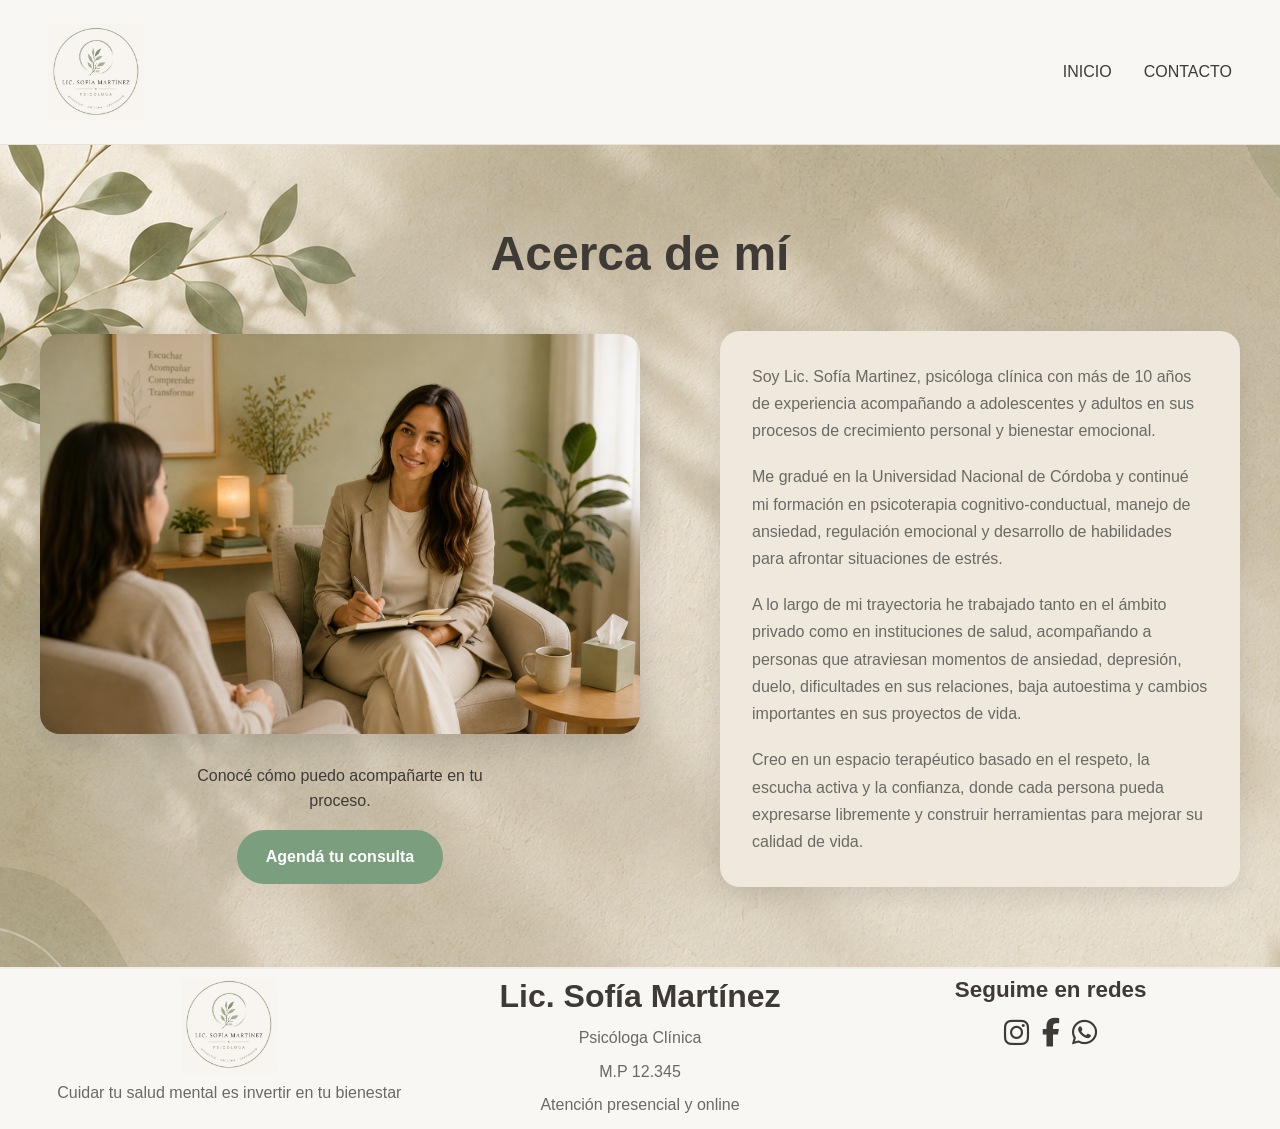
==== pages/aboutme.html @ 6066521a "Plantilla landing next" ====
<!DOCTYPE html>
<html lang="es-AR">
<head>
    <meta charset="UTF-8">
    <meta name="viewport" content="width=device-width, initial-scale=1.0">
    
    <title>Acerca de mí | Psicóloga en Mendoza</title>
    <meta
    name="description"
    content="Conocé la trayectoria, formación y enfoque terapéutico de la Lic. Sofía Martínez, psicóloga en Mendoza especializada en bienestar emocional.">
    <link rel="canonical" href="https://www.psicologamendoza.com/acerca.html">
    <meta name="robots" content="index, follow">
    <!-- Open Graph (WhatsApp, Facebook, LinkedIn, Discord) -->
    <meta property="og:type" content="website">
    <meta property="og:locale" content="es_AR">
    <meta property="og:site_name" content="Lic. Sofía Martínez">
    <meta property="og:title" content="Acerca de mí | Psicóloga en Mendoza">
    <meta
        property="og:description"
        content="Conocé la trayectoria y el enfoque terapéutico de la Lic. Sofía Martínez."
    >
    <meta property="og:url" content="https://www.tudominio.com/">
    <meta
        property="og:image"
        content="https://www.tudominio.com/images/sofia-martinez-open-graph.jpg"
    >
    <meta
        property="og:image:alt"
        content="Lic. Sofía Martínez, psicóloga en Mendoza"
    >
    <meta property="og:image:width" content="1200">
    <meta property="og:image:height" content="630">
    <!-- Twitter Cards (X / Twitter)-->
    <meta name="twitter:card" content="summary_large_image">

    <meta
        name="twitter:title"
        content="Acerca de mí | Sofía Martínez"
    >

    <meta
        name="twitter:description"
        content="Conocé la trayectoria y el enfoque terapéutico de la Lic. Sofía Martínez."
        >

    <meta
        name="twitter:image"
        content="https://www.tudominio.com/images/sofia-martinez-open-graph.jpg"
    >

    <meta
        name="twitter:image:alt"
        content="Lic. Sofía Martínez, psicóloga en Mendoza"
    >
    <link rel="stylesheet" href="../css/styles.css">
    <link rel="stylesheet" href="https://cdnjs.cloudflare.com/ajax/libs/font-awesome/6.7.2/css/all.min.css">
    <!--Favicons-->
    <link rel="icon" type="image/png" href="../icons/favicon-96x96.png" sizes="96x96" />
    <link rel="icon" type="image/svg+xml" href="../icons/favicon.svg" />
    <link rel="shortcut icon" href="../icons/favicon.ico" />
    <link rel="apple-touch-icon" sizes="180x180" href="../icons/apple-touch-icon.png" />
    <meta name="apple-mobile-web-app-title" content="Sofía Martínez" />
    <link rel="manifest" href="../icons/site.webmanifest" />
</head>
<body>
    <header>
        <div class="header-container">
            <div class="logo">
                <img src="../images/logo.png" alt="Lic. Sofía Martínez, psicóloga">
            </div>
            <div>
                <nav class="nav-bar">
                    <ul class="menu">
                        <li>
                            <a href="../index.html">INICIO</a>
                        </li>
                        <li>
                            <a href="../pages/contact.html">CONTACTO</a>
                        </li>
                    </ul>
                </nav>
            </div>
        </div>
    </header>
    <main>
        <section class="about">
            <div class="container">

                <div class="about-title">
                    <h1>Acerca de mí</h1>
                </div>

                <div class="about-layout">
                    <div class="about-image">
                        <img src="../images/psicologa2.png" alt="Licenciada Sofía Martínez en su consultorio">

                        <div class="about-cta">
                        <p>
                            Conocé cómo puedo acompañarte en tu proceso.
                        </p>

                        <a href="../pages/contact.html" class="btn-whatsapp">
                            Agendá tu consulta
                        </a>
                        </div>
                    </div>
                    
                    <div class="about-content">
                        <p>
                            Soy Lic. Sofía Martinez, psicóloga clínica con más de 10 años de experiencia acompañando a adolescentes y adultos en sus procesos de crecimiento personal y bienestar emocional.
                        </p>
                        <p>
                            Me gradué en la Universidad Nacional de Córdoba y continué mi formación en psicoterapia cognitivo-conductual, manejo de ansiedad, regulación emocional y desarrollo de habilidades para afrontar situaciones de estrés.
                        </p>
                        <p>
                            A lo largo de mi trayectoria he trabajado tanto en el ámbito privado como en instituciones de salud, acompañando a personas que atraviesan momentos de ansiedad, depresión, duelo, dificultades en sus relaciones, baja autoestima y cambios importantes en sus proyectos de vida.
                        </p>
                        <p>
                            Creo en un espacio terapéutico basado en el respeto, la escucha activa y la confianza, donde cada persona pueda expresarse libremente y construir herramientas para mejorar su calidad de vida.
                        </p>
                        
                    </div>
                    
                </div>
            </div>
        </section>
    </main>
    <footer>
        <div class="footer-container">
            <article class="footer-card">
                <div class="logo">
                    <img src="../images/logo.png" alt="">
                </div>
                <p>Cuidar tu salud mental es invertir en tu bienestar </p>
            </article>
            <article class="footer-card footer-info">
                <h3>Lic. Sofía Martínez</h3>
                <div class="footer-detail">
                    <p>Psicóloga Clínica</p>
                    <p>M.P 12.345</p>
                    <p>Atención presencial y online</p>
                </div>
            </article>
            <article class="footer-card footer-social">
                <h3>Seguime en redes</h3>
                
                <div class="social-links">
                    <a href="https://www.instagram.com/" target="_blank" aria-label="Instagram">
                        <i class="fa-brands fa-instagram"></i>
                    </a>

                    <a href="https://www.facebook.com/" target="_blank" aria-label="Facebook">
                        <i class="fa-brands fa-facebook-f"></i>
                    </a>

                    <a href="https://wa.me/5492610000000" target="_blank" aria-label="WhatsApp">
                        <i class="fa-brands fa-whatsapp"></i>
                    </a>
                </div>
            </article>
        </div>
    </footer>
</body>
</html>
---- css/styles.css ----
/* ===== RESET ===== */

* {
    margin: 0;
    padding: 0;
    box-sizing: border-box;
}

img {
    display: block;
    max-width: 100%;
}

ul {
    list-style: none;
}

a {
    text-decoration: none;
    color: inherit;
}

button,
input,
textarea,
select {
    font: inherit;
}

/*Variables*/
:root{
    /* Colores*/
    --background-color: #F8F7F3;
    --surface-color: #EFE9DD;

    --primary-color: #7A9E7E;
    --primary-hover: #5F7F63;
    --secondary-color:#F2EEE7; 
    --text-color: #3E3A36;
    --text-secondary: #6B6964;

    /* Bordes */

    --radius: 16px;

    /* Sombras */

    --shadow: 0 6px 20px rgba(0,0,0,.08);

}
/*estilos globlales*/
body {
    background-color: var(--background-color);
    color: var(--text-color);
    font-family: "nunito", sans-serif;
    line-height: 1.6;
}
header {
    background-color: var(--background-color);
    border-bottom: 1px solid #E6E2D9;
}
h1, h2, h3 {
    font-family: "Nunito", sans-serif;
    font-weight: 700;
    color: var(--text-color);
    line-height: 1.2;
}
h1{
    font-size: 3rem;
}
h2{
    font-size: 2rem;
}
h3{
    font-size: 1.4rem;
}
p{
    font-size: 1rem;
    color:var(--text-secondary);
}
ul{
    list-style: none;
}
a{
    color: inherit;
    text-decoration: none;
}
img{
    max-width: 100%;
    display: block;
}

/*layout*/
.header-container{
    display: flex;
    justify-content: space-between;
    align-items: center;
    gap: 1rem;
    padding: 1rem;
    margin: 2rem;
    margin-top: .5rem;
    margin-bottom: .5rem;
    width: 1;
    height: 1;
}
.menu{
    display: flex;
    list-style: none;
    gap: 2rem;
    margin: 0;
    padding: 0;
}

.logo img {
    width: 6rem;
}
.service-card img{
    width: 80px;
}
.card img{
    width: 100%;
    height: 220px;
    object-fit: cover;
}
.content{
    padding: 1rem;
}
#inicio{
    min-height: 80vh;

    background-image: url("../images/hero-content.png");
    background-size: cover;
    background-position: center;
    background-repeat: no-repeat;

    display: flex;
    align-items: center;
    padding: 4rem 6%;

}
.hero-content{
    max-width: 480px;
    background: rgba(248, 247, 243, 0.65);
    backdrop-filter: blur(10px);
    padding: 3rem;
    border-radius: var(--radius);
    box-shadow: var(--shadow);
}
#publicaciones{
    padding: 4rem 2rem;
    background-color: var(--background-color);
}
.cards{
    display: flex;
    gap: 2rem;
}
#publicaciones h2{
    text-align: center;
    margin-top: 2rem;
}
.card{
    flex: 1;
    box-shadow: 0 4px 12px rgba(0,0,0,0.15);
    margin: 3rem;
}
.hero-content h2{
    font-size: 1.3rem;
    font-weight: 600;
    letter-spacing: 1px;
    text-transform: uppercase;
    color: var(--text-secondary);
}
.hero-content p{
    margin-top: 1.5rem;
}
.btn-whatsapp{
    display: inline-block;
    background-color: var(--primary-color);
    color: white;
    padding: .9rem 1.8rem;
    border-radius: 999px;
    font-weight: 700;
    transition: .3s;
}
.btn-whatsapp:hover{
    background-color: var(--primary-hover);
}
.btn-read{
    display: inline-block;
    background-color:var(--primary-color);
    color: #E6E2D9;
    padding: .5rem 1rem;
    border-radius: 999px;
    font-weight: 700;
    transition: .3s;
}
.btn-read:hover{
    background-color:var(--primary-color);
}
#servicios{
    background-color: var(--secondary-color);
}
#servicios h2{
    text-align: center;
    margin: 0 0 1.5rem;
    color: var(--text-color);
}
.services{
    display: flex;
    gap:2rem
}
.service-card{
    flex: 1;
    margin: .5rem 2rem 1.5rem;

    display: flex;
    flex-direction: column;
    align-items: center;
    text-align: center;
}
.service-card{
    transition: transform .3s ease;
}
.service-card:hover{
    transform: translateY(-8px);
}
.service-card img{
    border-radius: 50%;
    margin-bottom: 1rem;
}
.service-card h3{
    margin-bottom: .8rem;
}
footer{
    border-top: 2px solid var(--secondary-color);
}

.footer-container{
    display: flex;
    justify-content: space-between;
    align-items: flex-start;
    gap: 1rem;
    padding: .5rem 2rem;
    margin: 0;
}
.footer-card{
    flex: 1;
    text-align: center;

    display: flex;
    flex-direction: column;
    align-items: center;
    gap: .2rem;
}
.social-links {
    display: flex;
    gap: .8rem;
    margin-top: .2rem;
}
.social-links a{
    font-size: 1.8rem;
}
.footer-card p{
    margin: .2rem 0;
}
.footer-info h3{
    font-size: 2rem;
    margin: 0 0 .2rem;
}
.footer-info{
    font-size: 1.6rem;
}
.footer-detail{
    display: flex;
    flex-direction: column;
    gap:.1rem
}

.post-hero{
    position: relative;
    min-height: 100vh;
    background-size: cover;
    background-position: center;
    display: flex;
    align-items: center;
}

.post-hero::before{
    content: "";
    position: absolute;
    inset: 0;
    background: linear-gradient(
        90deg,
        rgba(248, 247, 243, 0.92) 0%,
        rgba(248, 247, 243, 0.78) 48%,
        rgba(248, 247, 243, 0.15) 100%
    );
}

.post-hero .content{
    position: relative;
    z-index: 1;
    max-width: 750px;
    margin-left: 6%;
    padding: 4rem 0;
}

.post-hero h2{
    color: var(--text-color);
    font-size: 3rem;
    margin-bottom: 1rem;
}

.post-hero p{
    color: #4f4a45;
    font-size: 1.15rem;
    line-height: 1.8;
    margin-bottom: 1rem;
}
#hero-ansiedad{
    background-image: url("../images/ansiedad.png");
}
#hero-autocuidado{
    background-image: url("../images/autocuidado.png");
}
.related-card {
    display: flex;
    gap: 1rem;
    max-width: 600px;
    margin: 3rem auto;
    padding: 1rem;

    background-color: var(--surface-color);
    border-radius: 12px;
    box-shadow: 0 4px 12px rgba(0, 0, 0, 0.12);

    color: var(--text-color);
    text-decoration: none;

    transition: transform 0.3s ease, box-shadow 0.3s ease;
}

.related-card:hover {
    transform: translateY(-4px);
    box-shadow: 0 8px 18px rgba(0, 0, 0, 0.16);
}

.related-card img {
    width: 150px;
    height: 110px;
    object-fit: cover;
    border-radius: 8px;
}

.related-card-content {
    display: flex;
    flex-direction: column;
    justify-content: center;
}

.related-card-content h3 {
    margin-bottom: 0.5rem;
}

.related-card-content p {
    margin-bottom: 0.75rem;
}

.related-card-content span {
    color: var(--primary-color);
    font-weight: 700;
}
#contacto {
    min-height: 100vh;

    display: flex;
    flex-direction: column;
    justify-content: center;
    align-items: center;

    padding: 5rem 2rem;

    background-image: url("../images/contacto.png");
    background-size: cover;
    background-position: center;
    position: relative;
}
#contacto h2{
    margin-bottom: 2rem;
    text-align: center;
}
.contact-card{
    max-width: 480px;
    width: 100%;

    padding: 2.5rem;
    background: rgba(255,255,255,.45);
    backdrop-filter: blur(10px);
    -webkit-backdrop-filter: blur(10px);
    border-radius: 20px;
    box-shadow: 0 10px 30px rgba(0,0,0,.12);
}
.about{
    padding:5rem 2rem;
    background-image: url("../images/fondo2-aboutme.png");
}
.about .container{
    max-width: 1200px;
    margin:0 auto;
}
.about-layout{
    max-width: 1200px;
    margin: 0 auto;
    display: flex;
    align-items:stretch;
    gap:5rem;
}
.about-title{
    text-align: center;
    margin-bottom: 3rem;
}
.about-title h1{
    font-size: 3rem;
}
.about-content{
    flex: 1.15;
    padding: 2rem;
    background-color: var(--surface-color);
    border-radius: 20px;
    box-shadow: 0 8px 24px rgba(0,0,0,0.10);
    max-width: 560px;
}
.about-content p{
    margin-bottom: 1.2rem;
    line-height: 1.7;
}
.about-content p:last-child{
    margin-bottom: 0;
}
.about-image{
    display: flex;
    flex-direction: column;
    align-items: center;
    justify-content: center;
    
}
.about-image img{
    max-width: 600px;
    width: 100%;
    border-radius: 20px;
    box-shadow: 0 10px 30px rgba(0,0,0,0.14);
}
.about-cta{
    margin-top: 1.8rem;

    display: flex;
    flex-direction: column;
    align-items: center;

    text-align: center;

    gap: 1rem;
}
.about-cta p{
    max-width: 320px;

    font-size: 1rem;
    line-height: 1.6;

    color: var(--text-color);
}
.post-content{
    max-width: 850px;
    margin: 0 auto;
    padding: 4rem 2rem;
    line-height: 1.8;
    color: var(--text-color);
}
.post-content h2{
    margin-top: 3rem;
    margin-bottom: 1rem;
    color: var(--primary-color);
    font-size: 1.8rem;
}
.post-content p{
    margin-bottom: 1.5rem;
    text-align: justify;
}
.post-content ul{
    margin: 1.5rem 0 2rem;
    padding-left: 2rem;
}

.post-content li{
    margin-bottom: .8rem;
}
.post-content p:first-of-type{
    font-size: 1.1rem;
}
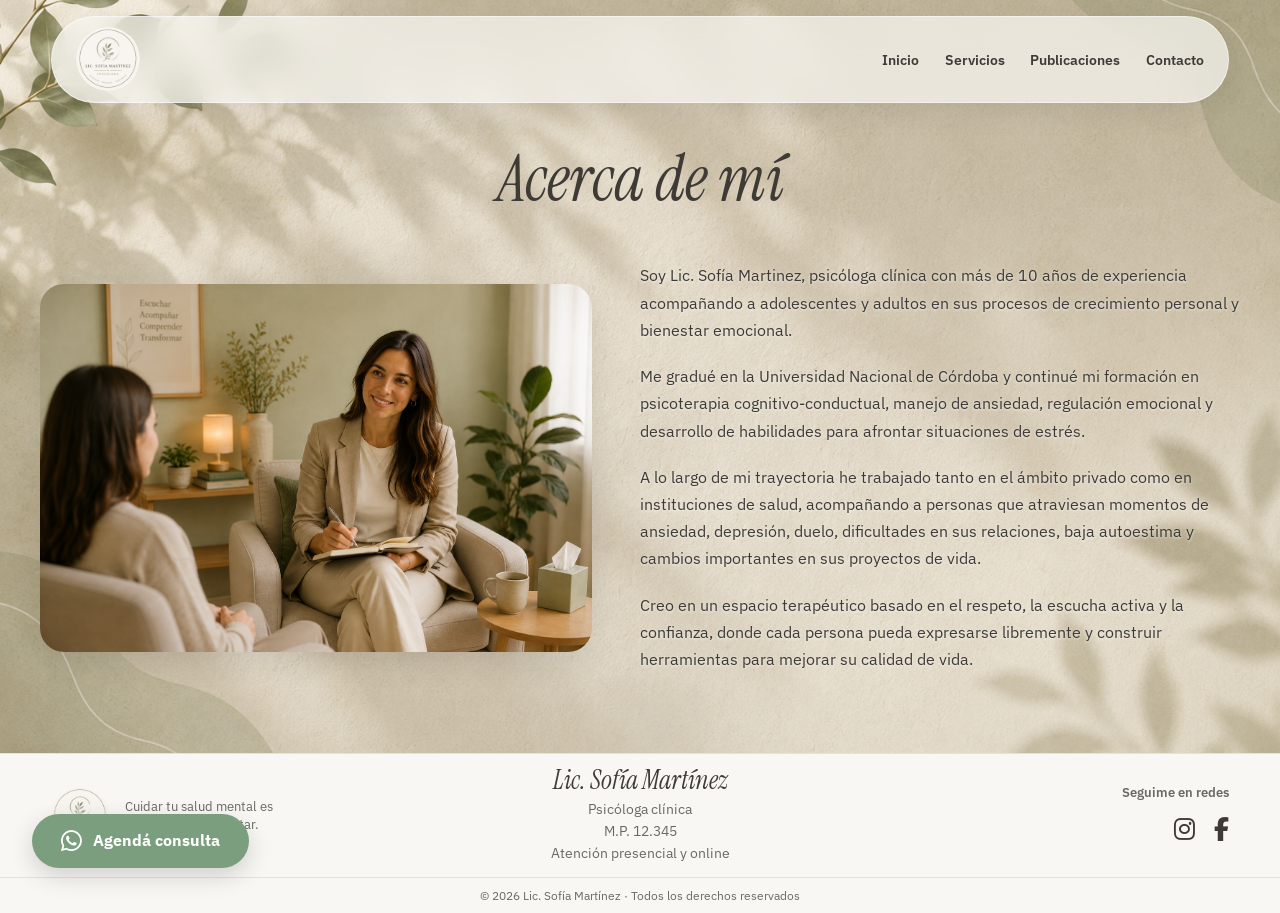
==== commit 2f26fee0: "mejora diseño editorial de publicaciones y responsive" ====
--- a/pages/aboutme.html
+++ b/pages/aboutme.html
@@ -63,23 +63,20 @@
     <link rel="manifest" href="../icons/site.webmanifest" />
 </head>
 <body>
-    <header>
-        <div class="header-container">
-            <div class="logo">
-                <img src="../images/logo.png" alt="Lic. Sofía Martínez, psicóloga">
-            </div>
-            <div>
-                <nav class="nav-bar">
-                    <ul class="menu">
-                        <li>
-                            <a href="../index.html">INICIO</a>
-                        </li>
-                        <li>
-                            <a href="../pages/contact.html">CONTACTO</a>
-                        </li>
-                    </ul>
-                </nav>
-            </div>
+    <header class="site-header">
+        <div class="nav-pill">
+
+            <a href="../index.html" class="brand"
+                aria-label="Sofía Martínez - Inicio">
+                <img src="../images/logo.png" alt="Lic. Sofía Martínez">
+            </a>
+
+            <nav class="site-nav" aria-label="Navegación principal">
+                <a href="../index.html">Inicio</a>
+                <a href="../index.html#servicios">Servicios</a>
+                <a href="../index.html#publicaciones">Publicaciones</a>
+                <a href="../pages/contact.html">Contacto</a>
+            </nav>
         </div>
     </header>
     <main>
@@ -94,15 +91,6 @@
                     <div class="about-image">
                         <img src="../images/psicologa2.png" alt="Licenciada Sofía Martínez en su consultorio">
 
-                        <div class="about-cta">
-                        <p>
-                            Conocé cómo puedo acompañarte en tu proceso.
-                        </p>
-
-                        <a href="../pages/contact.html" class="btn-whatsapp">
-                            Agendá tu consulta
-                        </a>
-                        </div>
                     </div>
                     
                     <div class="about-content">
@@ -125,40 +113,80 @@
             </div>
         </section>
     </main>
-    <footer>
+    <footer class="site-footer">
+
         <div class="footer-container">
-            <article class="footer-card">
-                <div class="logo">
-                    <img src="../images/logo.png" alt="">
-                </div>
-                <p>Cuidar tu salud mental es invertir en tu bienestar </p>
-            </article>
-            <article class="footer-card footer-info">
+
+            <!-- Identidad -->
+            <div class="footer-brand">
+                <img
+                    src="../images/logo.png"
+                    alt="Logo de Lic. Sofía Martínez"
+                    class="footer-logo"
+                >
+                <p>
+                    Cuidar tu salud mental es invertir
+                    en tu bienestar.
+                </p>
+            </div>
+
+            <!-- Información profesional -->
+            <div class="footer-info">
                 <h3>Lic. Sofía Martínez</h3>
-                <div class="footer-detail">
-                    <p>Psicóloga Clínica</p>
-                    <p>M.P 12.345</p>
-                    <p>Atención presencial y online</p>
-                </div>
-            </article>
-            <article class="footer-card footer-social">
-                <h3>Seguime en redes</h3>
-                
+
+                <p>Psicóloga clínica</p>
+                <p>M.P. 12.345</p>
+                <p>Atención presencial y online</p>
+            </div>
+
+            <!-- Redes sociales -->
+            <div class="footer-social">
+                <p>Seguime en redes</p>
+
                 <div class="social-links">
-                    <a href="https://www.instagram.com/" target="_blank" aria-label="Instagram">
-                        <i class="fa-brands fa-instagram"></i>
+                    <a
+                        href="https://www.instagram.com/"
+                        target="_blank"
+                        rel="noopener noreferrer"
+                        aria-label="Instagram"
+                    >
+                        <i class="fa-brands fa-instagram"
+                        aria-hidden="true"></i>
                     </a>
 
-                    <a href="https://www.facebook.com/" target="_blank" aria-label="Facebook">
-                        <i class="fa-brands fa-facebook-f"></i>
-                    </a>
-
-                    <a href="https://wa.me/5492610000000" target="_blank" aria-label="WhatsApp">
-                        <i class="fa-brands fa-whatsapp"></i>
+                    <a
+                        href="https://www.facebook.com/"
+                        target="_blank"
+                        rel="noopener noreferrer"
+                        aria-label="Facebook"
+                    >
+                        <i class="fa-brands fa-facebook-f"
+                        aria-hidden="true"></i>
                     </a>
                 </div>
-            </article>
+            </div>
+
         </div>
+
+        <div class="footer-bottom">
+            <p>© 2026 Lic. Sofía Martínez · Todos los derechos reservados</p>
+        </div>
+
     </footer>
+
+
+    <!-- Botón de contacto flotante -->
+    
+    <a
+        href="https://wa.me/5492611234567"
+        class="btn-whatsapp floating-cta"
+        target="_blank"
+        rel="noopener noreferrer"
+        aria-label="Agendá consulta por WhatsApp"
+    >
+        <i class="fa-brands fa-whatsapp" aria-hidden="true"></i>
+        <span>Agendá consulta</span>
+    </a>
+
 </body>
 </html>
--- a/css/styles.css
+++ b/css/styles.css
@@ -1,4 +1,9 @@
-/* ===== RESET ===== */
+
+@import url('https://fonts.googleapis.com/css2?family=IBM+Plex+Sans:wght@400;500;600;700&family=Instrument+Serif:ital@0;1&display=swap');
+
+/* =========================================
+   01. RESET Y VARIABLES
+========================================= */
 
 * {
     margin: 0;
@@ -6,18 +11,42 @@
     box-sizing: border-box;
 }
 
+html {
+    scroll-behavior: smooth;
+}
+
+body {
+    background-color: #F8F7F3;
+    color: #3E3A36;
+    font-family: "IBM Plex Sans", sans-serif;
+    line-height: 1.6;
+}
+
+:root {
+    --background-color: #F8F7F3;
+    --surface-color: #EFE9DD;
+    --primary-color: #7A9E7E;
+    --primary-hover: #5F7F63;
+    --secondary-color: #F2EEE7;
+    --text-color: #3E3A36;
+    --text-secondary: #6B6964;
+
+    --radius: 16px;
+    --shadow: 0 6px 20px rgba(0, 0, 0, .08);
+}
+
 img {
     display: block;
     max-width: 100%;
 }
 
-ul {
-    list-style: none;
-}
-
 a {
     text-decoration: none;
     color: inherit;
+}
+
+ul {
+    list-style: none;
 }
 
 button,
@@ -27,105 +56,98 @@
     font: inherit;
 }
 
-/*Variables*/
-:root{
-    /* Colores*/
-    --background-color: #F8F7F3;
-    --surface-color: #EFE9DD;
-
-    --primary-color: #7A9E7E;
-    --primary-hover: #5F7F63;
-    --secondary-color:#F2EEE7; 
-    --text-color: #3E3A36;
-    --text-secondary: #6B6964;
-
-    /* Bordes */
-
-    --radius: 16px;
-
-    /* Sombras */
-
-    --shadow: 0 6px 20px rgba(0,0,0,.08);
-
-}
-/*estilos globlales*/
-body {
-    background-color: var(--background-color);
-    color: var(--text-color);
-    font-family: "nunito", sans-serif;
-    line-height: 1.6;
-}
-header {
-    background-color: var(--background-color);
-    border-bottom: 1px solid #E6E2D9;
-}
-h1, h2, h3 {
-    font-family: "Nunito", sans-serif;
-    font-weight: 700;
+h1,
+h2,
+h3 {
     color: var(--text-color);
     line-height: 1.2;
 }
-h1{
-    font-size: 3rem;
-}
-h2{
-    font-size: 2rem;
-}
-h3{
-    font-size: 1.4rem;
-}
-p{
-    font-size: 1rem;
-    color:var(--text-secondary);
-}
-ul{
-    list-style: none;
-}
-a{
-    color: inherit;
-    text-decoration: none;
-}
-img{
-    max-width: 100%;
-    display: block;
-}
-
-/*layout*/
-.header-container{
+
+p {
+    color: var(--text-secondary);
+}
+
+.content {
+    padding: 1rem;
+}
+
+
+/* =========================================
+   02. HEADER FLOTANTE
+========================================= */
+
+.site-header {
+    position: fixed;
+    top: 0;
+    left: 0;
+    width: 100%;
+    z-index: 1000;
+    padding: 1rem 4%;
+    background: transparent;
+    border: none;
+}
+
+.nav-pill {
+    max-width: 1280px;
+    margin: 0 auto;
+    padding: .65rem 1.5rem;
+
     display: flex;
     justify-content: space-between;
     align-items: center;
-    gap: 1rem;
-    padding: 1rem;
-    margin: 2rem;
-    margin-top: .5rem;
-    margin-bottom: .5rem;
-    width: 1;
-    height: 1;
-}
-.menu{
+    gap: 2rem;
+
+    background: rgba(248, 247, 243, .72);
+    backdrop-filter: blur(16px);
+    -webkit-backdrop-filter: blur(16px);
+
+    border: 1px solid rgba(255, 255, 255, .5);
+    border-radius: 999px;
+    box-shadow: 0 8px 30px rgba(0, 0, 0, .08);
+}
+
+.brand {
     display: flex;
-    list-style: none;
-    gap: 2rem;
-    margin: 0;
-    padding: 0;
-}
-
-.logo img {
-    width: 6rem;
-}
-.service-card img{
-    width: 80px;
-}
-.card img{
+    align-items: center;
+    flex-shrink: 0;
+
+    width: 64px;
+    height: 64px;
+
+    border-radius: 50%;
+    overflow: hidden;
+}
+
+.brand img {
     width: 100%;
-    height: 220px;
+    height: 100%;
     object-fit: cover;
-}
-.content{
-    padding: 1rem;
-}
-#inicio{
+    border-radius: 50%;
+}
+
+.site-nav {
+    display: flex;
+    align-items: center;
+    gap: 1.6rem;
+    margin-left: auto;
+}
+
+.site-nav a {
+    font-size: .9rem;
+    font-weight: 600;
+    transition: color .3s ease;
+}
+
+.site-nav a:hover {
+    color: var(--primary-hover);
+}
+
+
+/* =========================================
+   03. HERO PRINCIPAL
+========================================= */
+
+#inicio {
     min-height: 80vh;
 
     background-image: url("../images/hero-content.png");
@@ -136,364 +158,1470 @@
     display: flex;
     align-items: center;
     padding: 4rem 6%;
-
-}
-.hero-content{
-    max-width: 480px;
-    background: rgba(248, 247, 243, 0.65);
+}
+
+.hero-content {
+    max-width: 620px;
+    padding: 3rem 3.2rem;
+
+    background: rgba(248, 247, 243, .65);
     backdrop-filter: blur(10px);
-    padding: 3rem;
-    border-radius: var(--radius);
+    -webkit-backdrop-filter: blur(10px);
+
+    border-radius: 28px;
     box-shadow: var(--shadow);
-}
-#publicaciones{
-    padding: 4rem 2rem;
-    background-color: var(--background-color);
-}
-.cards{
-    display: flex;
-    gap: 2rem;
-}
-#publicaciones h2{
-    text-align: center;
-    margin-top: 2rem;
-}
-.card{
-    flex: 1;
-    box-shadow: 0 4px 12px rgba(0,0,0,0.15);
-    margin: 3rem;
-}
-.hero-content h2{
+
+    margin-top: 5.5rem;
+    margin-left: 6rem;
+}
+
+.hero-content h1 {
+    font-family: "Instrument Serif", Georgia, serif;
+    font-style: italic;
+    font-weight: 400;
+    font-size: clamp(3rem, 3.8vw, 4rem);
+    line-height: 1.05;
+    letter-spacing: -.02em;
+    color: var(--text-color);
+}
+
+.hero-content h2 {
     font-size: 1.3rem;
     font-weight: 600;
     letter-spacing: 1px;
     text-transform: uppercase;
     color: var(--text-secondary);
 }
-.hero-content p{
+
+.hero-content p {
     margin-top: 1.5rem;
 }
-.btn-whatsapp{
+
+
+/* =========================================
+   04. BOTONES
+========================================= */
+
+.btn-whatsapp {
     display: inline-block;
     background-color: var(--primary-color);
     color: white;
     padding: .9rem 1.8rem;
     border-radius: 999px;
     font-weight: 700;
-    transition: .3s;
-}
-.btn-whatsapp:hover{
+    transition: background-color .3s ease;
+}
+
+.btn-whatsapp:hover {
     background-color: var(--primary-hover);
 }
-.btn-read{
+
+.btn-read {
     display: inline-block;
-    background-color:var(--primary-color);
+    background-color: var(--primary-color);
     color: #E6E2D9;
     padding: .5rem 1rem;
     border-radius: 999px;
     font-weight: 700;
-    transition: .3s;
-}
-.btn-read:hover{
-    background-color:var(--primary-color);
-}
-#servicios{
+    transition: background-color .3s ease;
+}
+
+.btn-read:hover {
+    background-color: var(--primary-hover);
+}
+
+
+/* =========================================
+   05. WHATSAPP FLOTANTE
+========================================= */
+
+.floating-cta {
+    position: fixed;
+    left: 2rem;
+    bottom: 2rem;
+    z-index: 1100;
+
+    display: inline-flex;
+    align-items: center;
+    justify-content: center;
+    gap: .7rem;
+
+    box-shadow: 0 8px 24px rgba(0, 0, 0, .16);
+
+    transition:
+        background-color .3s ease,
+        transform .3s ease,
+        box-shadow .3s ease;
+}
+
+.floating-cta i {
+    font-size: 1.5rem;
+    line-height: 1;
+}
+
+.floating-cta:hover {
+    transform: translateY(-4px);
+    box-shadow: 0 12px 28px rgba(0, 0, 0, .2);
+}
+
+.floating-cta:focus-visible {
+    outline: 3px solid var(--text-color);
+    outline-offset: 4px;
+}
+
+
+/* =========================================
+   06. SERVICIOS EDITORIALES
+========================================= */
+
+#servicios {
     background-color: var(--secondary-color);
-}
-#servicios h2{
-    text-align: center;
-    margin: 0 0 1.5rem;
-    color: var(--text-color);
-}
-.services{
+    padding: 6rem 6%;
+    scroll-margin-top: 110px;
+}
+
+.servicios-container {
+    max-width: 1280px;
+    margin: 0 auto;
+}
+
+.servicios-encabezado {
+    margin-bottom: 3.5rem;
+}
+
+.servicios-encabezado p {
+    font-size: .8rem;
+    font-weight: 600;
+    letter-spacing: .15em;
+    color: var(--primary-hover);
+}
+
+#servicios h2 {
+    font-family: "IBM Plex Sans", sans-serif;
+    font-style: normal;
+    font-size: clamp(2.8rem, 4vw, 4rem);
+    font-weight: 500;
+    letter-spacing: -.04em;
+    line-height: 1.1;
+    text-align: left;
+    margin-top: .5rem;
+}
+
+.servicios-layout {
+    display: grid;
+    grid-template-columns:
+        minmax(0, 1.3fr)
+        minmax(320px, .85fr);
+
+    gap: clamp(2rem, 5vw, 5rem);
+    align-items: start;
+}
+
+/* Lista de servicios */
+
+.servicios-lista {
+    border-top: 1px solid rgba(62, 58, 54, .25);
+}
+
+.servicio-opcion {
+    width: 100%;
+    min-height: 170px;
+    padding: 1.5rem .5rem;
+
     display: flex;
-    gap:2rem
-}
-.service-card{
-    flex: 1;
-    margin: .5rem 2rem 1.5rem;
+    align-items: center;
+    justify-content: space-between;
+    gap: 1rem;
+
+    background: transparent;
+    border: none;
+    border-bottom: 1px solid rgba(62, 58, 54, .25);
+    text-align: left;
+    cursor: pointer;
+}
+
+.servicio-nombre {
+    font-family: "Instrument Serif", Georgia, serif;
+    font-style: italic;
+    font-size: clamp(2.2rem, 3.2vw, 3.5rem);
+    font-weight: 400;
+    line-height: 1.1;
+    color: #929C90;
+
+    transform-origin: left center;
+
+    transition:
+        color .3s ease,
+        transform .3s ease;
+}
+
+.servicio-flecha {
+    display: grid;
+    place-items: center;
+    flex-shrink: 0;
+
+    width: 44px;
+    height: 44px;
+
+    border: 1px solid currentColor;
+    border-radius: 50%;
+
+    color: #929C90;
+    font-size: 1.3rem;
+
+    transition:
+        color .3s ease,
+        background .3s ease;
+}
+
+.servicio-opcion:hover .servicio-nombre,
+.servicio-opcion.activo .servicio-nombre,
+.servicio-opcion:focus-visible .servicio-nombre {
+    color: #425D49;
+    transform: scale(1.035);
+}
+
+.servicio-opcion:hover .servicio-flecha,
+.servicio-opcion.activo .servicio-flecha {
+    color: white;
+    background: #425D49;
+}
+
+.servicio-opcion:focus-visible {
+    outline: 2px solid var(--primary-hover);
+    outline-offset: 3px;
+}
+
+/* Panel circular */
+
+.servicio-detalle {
+    position: sticky;
+    top: 150px;
+
+    width: min(100%, 440px);
+    aspect-ratio: 1 / 1;
+    min-height: 0;
+    margin-inline: auto;
+    padding: 2.5rem 3.1rem;
 
     display: flex;
     flex-direction: column;
     align-items: center;
+    justify-content: center;
+    gap: .8rem;
+
     text-align: center;
-}
-.service-card{
-    transition: transform .3s ease;
-}
-.service-card:hover{
-    transform: translateY(-8px);
-}
-.service-card img{
+    background: #40574B;
     border-radius: 50%;
-    margin-bottom: 1rem;
-}
-.service-card h3{
-    margin-bottom: .8rem;
-}
-footer{
-    border-top: 2px solid var(--secondary-color);
-}
-
-.footer-container{
+    color: #F8F7F3;
+    box-shadow: var(--shadow);
+}
+
+.servicio-indice {
+    font-size: .85rem;
+    letter-spacing: .12em;
+    color: #DFE9DC;
+}
+
+.servicio-ilustracion {
+    width: 90px;
+    height: 90px;
+    flex-shrink: 0;
+
+    display: grid;
+    place-items: center;
+
+    border-radius: 50%;
+    background: #EFE9DD;
+    overflow: hidden;
+}
+
+.servicio-ilustracion img {
+    width: 100%;
+    height: 100%;
+    object-fit: contain;
+}
+
+.servicio-informacion h3 {
+    font-family: "Instrument Serif", Georgia, serif;
+    font-style: italic;
+    font-weight: 400;
+    font-size: 2rem;
+    color: white;
+    margin-bottom: .5rem;
+}
+
+.servicio-informacion p {
+    color: #EDF1EA;
+    font-size: .9rem;
+    line-height: 1.5;
+}
+
+
+/* =========================================
+   07. PUBLICACIONES EN INICIO
+========================================= */
+
+#publicaciones {
+    padding: 4rem 2rem;
+    background-color: var(--background-color);
+}
+
+#publicaciones h2 {
+    font-family: "Instrument Serif", Georgia, serif;
+    font-style: italic;
+    font-size: clamp(3.5rem, 5vw, 5rem);
+    font-weight: 400;
+    line-height: 1.1;
+    letter-spacing: -.02em;
+
+    text-align: center;
+    margin: 0 0 3rem;
+}
+
+.cards {
     display: flex;
-    justify-content: space-between;
-    align-items: flex-start;
-    gap: 1rem;
-    padding: .5rem 2rem;
-    margin: 0;
-}
-.footer-card{
+    gap: 2rem;
+}
+
+.card {
     flex: 1;
-    text-align: center;
+    margin: 3rem;
+
+    border-radius: 24px;
+    overflow: hidden;
+    box-shadow: 0 4px 12px rgba(0, 0, 0, .15);
+}
+
+.card img {
+    width: 100%;
+    height: auto;
+    display: block;
+}
+
+.card .content {
+    padding: 1rem;
+}
+
+
+/* =========================================
+   08. HERO DE LOS ARTÍCULOS
+========================================= */
+
+.post-hero {
+    position: relative;
+    min-height: 430px;
 
     display: flex;
-    flex-direction: column;
     align-items: center;
-    gap: .2rem;
-}
-.social-links {
-    display: flex;
-    gap: .8rem;
-    margin-top: .2rem;
-}
-.social-links a{
-    font-size: 1.8rem;
-}
-.footer-card p{
-    margin: .2rem 0;
-}
-.footer-info h3{
-    font-size: 2rem;
-    margin: 0 0 .2rem;
-}
-.footer-info{
-    font-size: 1.6rem;
-}
-.footer-detail{
-    display: flex;
-    flex-direction: column;
-    gap:.1rem
-}
-
-.post-hero{
-    position: relative;
-    min-height: 100vh;
+
+    padding: 9rem 6% 3rem;
+
     background-size: cover;
     background-position: center;
-    display: flex;
-    align-items: center;
-}
-
-.post-hero::before{
+    background-repeat: no-repeat;
+}
+
+.post-hero::before {
     content: "";
     position: absolute;
     inset: 0;
+
     background: linear-gradient(
         90deg,
-        rgba(248, 247, 243, 0.92) 0%,
-        rgba(248, 247, 243, 0.78) 48%,
-        rgba(248, 247, 243, 0.15) 100%
+        rgba(248, 247, 243, .92) 0%,
+        rgba(248, 247, 243, .78) 48%,
+        rgba(248, 247, 243, .15) 100%
     );
 }
 
-.post-hero .content{
+.post-hero .content {
     position: relative;
     z-index: 1;
+
     max-width: 750px;
     margin-left: 6%;
     padding: 4rem 0;
 }
 
-.post-hero h2{
-    color: var(--text-color);
-    font-size: 3rem;
+.post-kicker {
+    display: block;
     margin-bottom: 1rem;
-}
-
-.post-hero p{
-    color: #4f4a45;
+
+    font-family: "IBM Plex Sans", sans-serif;
+    font-size: .75rem;
+    font-weight: 600;
+    letter-spacing: .15em;
+    color: var(--primary-hover);
+}
+
+.post-hero h1 {
+    font-family: "Instrument Serif", Georgia, serif;
+    font-style: italic;
+    font-weight: 400;
+    font-size: clamp(3.5rem, 5vw, 5rem);
+    line-height: 1.05;
+    margin-bottom: 1rem;
+}
+
+.post-hero p {
+    color: #4F4A45;
     font-size: 1.15rem;
     line-height: 1.8;
     margin-bottom: 1rem;
 }
-#hero-ansiedad{
+
+#hero-ansiedad {
     background-image: url("../images/ansiedad.png");
 }
-#hero-autocuidado{
+
+#hero-autocuidado {
     background-image: url("../images/autocuidado.png");
 }
+
+
+/* =========================================
+   09. ARTÍCULOS: CONTENEDOR GENERAL
+
+   CORRECCIÓN PRINCIPAL:
+   una sola regla .post-content,
+   sin el límite antiguo de 850px.
+========================================= */
+
+.post-content {
+    width: 92%;
+    max-width: 1500px;
+    margin: 0 auto;
+    padding: 3rem 0 3rem;
+    color: var(--text-color);
+}
+
+.editorial-label {
+    display: block;
+    margin-bottom: 1rem;
+
+    font-size: .75rem;
+    font-weight: 600;
+    letter-spacing: .15em;
+    color: var(--primary-hover);
+}
+
+.post-content p,
+.post-content li {
+    font-size: 1rem;
+    line-height: 1.7;
+    text-align: left;
+    word-spacing: normal;
+    letter-spacing: normal;
+}
+
+
+/* =========================================
+   10. ARTÍCULO: CONSEJOS INICIALES
+
+   Dos columnas amplias.
+   Sin card rectangular.
+========================================= */
+
+.editorial-intro {
+    width: 100%;
+
+    display: grid;
+    grid-template-columns:
+        minmax(0, .9fr)
+        minmax(0, 1.1fr);
+
+    align-items: start;
+    gap: clamp(2rem, 5vw, 5rem);
+
+    padding: 2rem 0 4rem;
+}
+
+.editorial-intro-text {
+    max-width: 600px;
+}
+
+.editorial-intro h2 {
+    font-family: "Instrument Serif", Georgia, serif;
+    font-style: italic;
+    font-size: clamp(2.7rem, 4vw, 4.2rem);
+    font-weight: 400;
+    line-height: 1.08;
+    margin-bottom: 1.5rem;
+}
+
+.editorial-intro-text p {
+    max-width: 48ch;
+    color: var(--text-secondary);
+}
+
+/* Consejos sin fondo de tarjeta */
+
+.editorial-tips {
+    background: transparent;
+    padding: .5rem 0 .5rem 2rem;
+    border-left: 2px solid var(--primary-color);
+    border-radius: 0;
+}
+
+.editorial-tips ul {
+    list-style: disc;
+    padding-left: 1.3rem;
+}
+
+.editorial-tips li {
+    padding: .5rem 0;
+    color: var(--text-color);
+}
+
+.editorial-tips p {
+    margin-top: 1.5rem;
+    font-size: .9rem;
+    color: var(--text-secondary);
+}
+
+
+/* =========================================
+   11. ARTÍCULO: COMPRENDER LA ANSIEDAD
+
+   Este bloque sí queda centrado.
+   Tres columnas en escritorio.
+========================================= */
+
+.editorial-info {
+    width: min(100%, 1100px);
+    margin: 0 auto;
+
+    padding: 3rem 0;
+
+    border-top: 1px solid #D9D7CE;
+    border-bottom: 1px solid #D9D7CE;
+}
+
+.editorial-info > .editorial-label {
+    margin-bottom: 2rem;
+}
+
+.editorial-grid {
+    display: grid;
+    grid-template-columns: repeat(3, minmax(0, 1fr));
+    gap: clamp(1.5rem, 3vw, 3rem);
+}
+
+.editorial-item {
+    min-width: 0;
+    padding-top: 1.5rem;
+    border-top: 2px solid var(--primary-color);
+}
+
+.editorial-number {
+    display: block;
+    font-size: .8rem;
+    color: var(--primary-hover);
+    margin-bottom: 1.3rem;
+}
+
+.editorial-item h2 {
+    font-family: "IBM Plex Sans", sans-serif;
+    font-style: normal;
+    font-size: clamp(1.25rem, 1.6vw, 1.65rem);
+    font-weight: 500;
+    letter-spacing: -.02em;
+    line-height: 1.3;
+
+    margin: 0 0 1rem;
+    color: var(--text-color);
+}
+
+.editorial-item p {
+    color: var(--text-secondary);
+    margin-bottom: 0;
+}
+
+
+/* =========================================
+   12. ARTÍCULO: GUÍA PRÁCTICA
+
+   Distribución horizontal amplia.
+   Sin fondo ni rectángulos flotantes.
+========================================= */
+
+.editorial-strategies {
+    width: 100%;
+
+    display: grid;
+    grid-template-columns:
+        minmax(0, .75fr)
+        minmax(0, 1.25fr);
+
+    align-items: start;
+    gap: clamp(2rem, 6vw, 6rem);
+
+    padding: 4rem 0 2rem;
+}
+
+.editorial-strategies-heading {
+    max-width: 520px;
+}
+
+.editorial-strategies h2 {
+    font-family: "Instrument Serif", Georgia, serif;
+    font-style: italic;
+    font-size: clamp(2.7rem, 4vw, 4.2rem);
+    font-weight: 400;
+    line-height: 1.08;
+
+    margin-bottom: 1.5rem;
+}
+
+.editorial-strategies-heading p {
+    color: var(--text-secondary);
+    max-width: 48ch;
+}
+
+.editorial-strategies-list {
+    min-width: 0;
+}
+
+.editorial-strategies-list ol {
+    list-style: none;
+    counter-reset: estrategia;
+}
+
+.editorial-strategies-list li {
+    counter-increment: estrategia;
+
+    display: grid;
+    grid-template-columns: 2rem minmax(0, 1fr);
+    gap: 1rem;
+
+    padding: 1.2rem 0;
+    border-bottom: 1px solid #D9D7CE;
+}
+
+.editorial-strategies-list li::before {
+    content: counter(estrategia, decimal-leading-zero);
+    color: var(--primary-hover);
+    font-size: .85rem;
+    font-weight: 600;
+}
+
+
+/* =========================================
+   13. CIERRE DEL ARTÍCULO
+
+   Texto integrado.
+   Sin card flotante.
+========================================= */
+
+.editorial-closing {
+    width: 100%;
+    max-width: none;
+    margin: 1rem 0 0;
+    padding: 1.5rem 0 0;
+
+    background: transparent;
+    border: none;
+    border-top: 1px solid #D9D7CE;
+    border-radius: 0;
+
+    color: var(--text-secondary);
+    font-size: 1rem;
+    line-height: 1.7;
+}
+
+
+/* =========================================
+   14. PUBLICACIONES RELACIONADAS
+
+   Fila editorial de ancho amplio.
+   Sin tarjeta aislada.
+========================================= */
+
+.related-posts {
+    width: 92%;
+    max-width: 1500px;
+    margin: 0 auto;
+    padding: 4rem 0 5rem;
+
+    text-align: left;
+}
+
+.related-posts > .container,
+.related-posts-content {
+    max-width: 1200px;
+    margin: 0 auto;
+}
+.related-posts h2 {
+    text-align: center;
+    font-family: "IBM Plex Sans", sans-serif;
+    font-style: normal;
+    font-weight: 500;
+    font-size: clamp(2.6rem, 4vw, 4rem);
+    line-height: 1.05;
+    letter-spacing: 0;
+    color: var(--text-color);
+    margin: 0 0 2.5rem;
+}
+
 .related-card {
     display: flex;
-    gap: 1rem;
-    max-width: 600px;
-    margin: 3rem auto;
-    padding: 1rem;
-
-    background-color: var(--surface-color);
-    border-radius: 12px;
-    box-shadow: 0 4px 12px rgba(0, 0, 0, 0.12);
-
+    align-items: center;
+    gap: 2rem;
+
+    width: 100%;
+    max-width: none;
+    margin: 0;
+    padding: 1.5rem 0;
+
+    background: transparent;
+
+    border-top: 1px solid #D9D7CE;
+    border-bottom: 1px solid #D9D7CE;
+    border-radius: 0;
+
+    box-shadow: none;
     color: var(--text-color);
     text-decoration: none;
 
-    transition: transform 0.3s ease, box-shadow 0.3s ease;
+    transition: color .3s ease;
 }
 
 .related-card:hover {
-    transform: translateY(-4px);
-    box-shadow: 0 8px 18px rgba(0, 0, 0, 0.16);
+    transform: none;
+    box-shadow: none;
+    color: var(--primary-hover);
 }
 
 .related-card img {
-    width: 150px;
-    height: 110px;
+    width: 220px;
+    height: 145px;
+    flex-shrink: 0;
+
     object-fit: cover;
-    border-radius: 8px;
+    border-radius: 16px;
 }
 
 .related-card-content {
     display: flex;
     flex-direction: column;
     justify-content: center;
+    gap: .5rem;
 }
 
 .related-card-content h3 {
-    margin-bottom: 0.5rem;
+    font-family: "Instrument Serif", Georgia, serif;
+    font-style: italic;
+    font-size: clamp(1.8rem, 2.5vw, 2.6rem);
+    font-weight: 400;
+    line-height: 1.15;
 }
 
 .related-card-content p {
-    margin-bottom: 0.75rem;
-}
-
-.related-card-content span {
-    color: var(--primary-color);
-    font-weight: 700;
-}
-#contacto {
-    min-height: 100vh;
-
-    display: flex;
-    flex-direction: column;
-    justify-content: center;
-    align-items: center;
-
-    padding: 5rem 2rem;
-
-    background-image: url("../images/contacto.png");
+    color: var(--text-secondary);
+    font-size: 1rem;
+}
+
+
+.related-card-content .btn-read {
+    align-self: flex-start;
+    width: fit-content;
+    display: inline-block;
+
+    padding: .6rem 1.4rem;
+    background-color: var(--primary-color);
+    color: #FFFFFF;
+
+    font-size: .95rem;
+    font-weight: 600;
+    border-radius: 999px;
+
+    transition: background-color .3s ease;
+}
+
+.related-card-content .btn-read:hover {
+    background-color: var(--primary-hover);
+}
+
+
+
+/* =========================================
+   15. ACERCA DE MÍ
+========================================= */
+
+.about {
+    padding: 9rem 2rem 5rem;
+
+    background-image: url("../images/fondo2-aboutme.png");
     background-size: cover;
     background-position: center;
-    position: relative;
-}
-#contacto h2{
-    margin-bottom: 2rem;
-    text-align: center;
-}
-.contact-card{
-    max-width: 480px;
-    width: 100%;
-
-    padding: 2.5rem;
-    background: rgba(255,255,255,.45);
-    backdrop-filter: blur(10px);
-    -webkit-backdrop-filter: blur(10px);
-    border-radius: 20px;
-    box-shadow: 0 10px 30px rgba(0,0,0,.12);
-}
-.about{
-    padding:5rem 2rem;
-    background-image: url("../images/fondo2-aboutme.png");
-}
-.about .container{
-    max-width: 1200px;
-    margin:0 auto;
-}
-.about-layout{
+    background-repeat: no-repeat;
+}
+
+.about .container {
     max-width: 1200px;
     margin: 0 auto;
-    display: flex;
-    align-items:stretch;
-    gap:5rem;
-}
-.about-title{
+}
+
+.about-title {
     text-align: center;
     margin-bottom: 3rem;
 }
-.about-title h1{
-    font-size: 3rem;
-}
-.about-content{
+
+.about-title h1 {
+    font-family: "Instrument Serif", Georgia, serif;
+    font-style: italic;
+    font-size: clamp(3.5rem, 5vw, 5rem);
+    font-weight: 400;
+    line-height: 1.1;
+}
+
+.about-layout {
+    max-width: 1200px;
+    margin: 0 auto;
+
+    display: flex;
+    align-items: center;
+    gap: 3rem;
+}
+
+.about-content {
     flex: 1.15;
-    padding: 2rem;
-    background-color: var(--surface-color);
-    border-radius: 20px;
-    box-shadow: 0 8px 24px rgba(0,0,0,0.10);
-    max-width: 560px;
-}
-.about-content p{
+    max-width: 600px;
+    padding: 0;
+
+    background: transparent;
+    border-radius: 0;
+    box-shadow: none;
+}
+
+.about-content p {
     margin-bottom: 1.2rem;
     line-height: 1.7;
-}
-.about-content p:last-child{
+    color: var(--text-color);
+
+    text-shadow: 0 1px 3px rgba(248, 247, 243, .85);
+}
+
+.about-content p:last-child {
     margin-bottom: 0;
 }
-.about-image{
+
+.about-image {
+    flex: 1;
+
     display: flex;
-    flex-direction: column;
     align-items: center;
     justify-content: center;
-    
-}
-.about-image img{
-    max-width: 600px;
+}
+
+.about-image img {
     width: 100%;
-    border-radius: 20px;
-    box-shadow: 0 10px 30px rgba(0,0,0,0.14);
-}
-.about-cta{
-    margin-top: 1.8rem;
-
+    max-width: 100%;
+    height: auto;
+
+    border-radius: 24px;
+    box-shadow: 0 10px 30px rgba(0, 0, 0, .10);
+}
+
+
+/* =========================================
+   16. CONTACTO
+========================================= */
+
+#contacto {
+    min-height: auto;
+    padding: 7rem 2rem 1.5rem;
+
+    background-image:
+        linear-gradient(
+            90deg,
+            rgba(248, 247, 243, .85) 0%,
+            rgba(248, 247, 243, .55) 35%,
+            rgba(248, 247, 243, 0) 70%
+        ),
+        url("../images/contacto.png");
+
+    background-size: cover;
+    background-position: center;
+    background-repeat: no-repeat;
+}
+
+.contacto-container {
+    max-width: 1200px;
+    margin: 0 auto;
+}
+
+#contacto h1 {
+    font-family: "Instrument Serif", Georgia, serif;
+    font-style: italic;
+    font-size: clamp(3rem, 4vw, 4rem);
+    font-weight: 400;
+    line-height: 1.1;
+
+    text-align: center;
+    margin-bottom: 1rem;
+}
+
+.contacto-layout {
+    display: grid;
+    grid-template-columns: minmax(0, 1fr) minmax(0, 1fr);
+    align-items: center;
+    gap: 2rem;
+}
+
+.contacto-intro {
+    max-width: 510px;
+}
+
+.contacto-intro h2 {
+    font-family: "IBM Plex Sans", sans-serif;
+    font-size: clamp(1.6rem, 2.5vw, 2.1rem);
+    font-weight: 500;
+    line-height: 1.2;
+    margin-bottom: 1.5rem;
+}
+
+.contacto-intro p {
+    font-size: 1rem;
+    line-height: 1.65;
+    margin-bottom: 1rem;
+    color: var(--text-color);
+
+    text-shadow: 0 1px 3px rgba(248, 247, 243, .85);
+}
+
+.contact-card {
+    width: 100%;
+    max-width: none;
+    padding: 1.5rem 2rem;
+
+    display: grid;
+    gap: .7rem;
+
+    background: rgba(248, 247, 243, .72);
+    backdrop-filter: blur(12px);
+    -webkit-backdrop-filter: blur(12px);
+
+    border-radius: 28px;
+    box-shadow: 0 10px 30px rgba(0, 0, 0, .10);
+}
+
+.contact-info-group h3 {
+    font-family: "IBM Plex Sans", sans-serif;
+    font-size: 1.05rem;
+    font-weight: 600;
+    margin-bottom: .3rem;
+}
+
+.contact-info-group p,
+.contact-info-group address {
+    font-size: .95rem;
+    line-height: 1.5;
+    color: var(--text-color);
+}
+
+.contact-info-group address {
+    font-style: normal;
+}
+
+.contact-info-group + .contact-info-group {
+    border-top: 1px solid rgba(62, 58, 54, .15);
+    padding-top: .6rem;
+}
+
+
+/* =========================================
+   17. FOOTER COMPACTO
+========================================= */
+
+.site-footer {
+    background: var(--background-color);
+    border-top: 1px solid #E6E2D9;
+}
+
+.footer-container {
+    max-width: 1280px;
+    margin: 0 auto;
+    padding: .75rem 4%;
+
+    display: grid;
+    grid-template-columns: 1fr 1.5fr 1fr;
+    align-items: center;
+    gap: 1.5rem;
+}
+
+.footer-brand {
     display: flex;
-    flex-direction: column;
     align-items: center;
-
+    gap: 1rem;
+}
+
+.footer-logo {
+    width: 58px;
+    height: 58px;
+    flex-shrink: 0;
+
+    border-radius: 50%;
+    object-fit: cover;
+}
+
+.footer-brand p {
+    max-width: 180px;
+    font-size: .8rem;
+    line-height: 1.35;
+}
+
+.footer-info {
     text-align: center;
-
-    gap: 1rem;
-}
-.about-cta p{
-    max-width: 320px;
-
-    font-size: 1rem;
+}
+
+.footer-info h3 {
+    font-family: "Instrument Serif", Georgia, serif;
+    font-style: italic;
+    font-size: 1.6rem;
+    font-weight: 400;
+    margin-bottom: .15rem;
+}
+
+.footer-info p {
+    font-size: .85rem;
     line-height: 1.6;
-
+}
+
+.footer-social {
+    text-align: right;
+}
+
+.footer-social p {
+    font-size: .8rem;
+    font-weight: 600;
+    margin-bottom: .4rem;
+}
+
+.social-links {
+    display: flex;
+    justify-content: flex-end;
+    align-items: center;
+    gap: 1.2rem;
+}
+
+.social-links a {
+    font-size: 1.5rem;
     color: var(--text-color);
-}
-.post-content{
-    max-width: 850px;
-    margin: 0 auto;
-    padding: 4rem 2rem;
-    line-height: 1.8;
-    color: var(--text-color);
-}
-.post-content h2{
-    margin-top: 3rem;
-    margin-bottom: 1rem;
-    color: var(--primary-color);
-    font-size: 1.8rem;
-}
-.post-content p{
-    margin-bottom: 1.5rem;
-    text-align: justify;
-}
-.post-content ul{
-    margin: 1.5rem 0 2rem;
-    padding-left: 2rem;
-}
-
-.post-content li{
-    margin-bottom: .8rem;
-}
-.post-content p:first-of-type{
-    font-size: 1.1rem;
-}+
+    transition:
+        color .3s ease,
+        transform .3s ease;
+}
+
+.social-links a:hover {
+    color: var(--primary-hover);
+    transform: translateY(-3px);
+}
+
+.footer-bottom {
+    border-top: 1px solid #E6E2D9;
+    padding: .5rem 1rem;
+    text-align: center;
+}
+
+.footer-bottom p {
+    font-size: .75rem;
+    color: var(--text-secondary);
+}
+
+
+/* =========================================
+   18. TABLETS Y PANTALLAS INTERMEDIAS
+========================================= */
+
+@media (min-width: 769px) and (max-width: 1100px) {
+
+    .editorial-grid {
+        grid-template-columns: repeat(2, minmax(0, 1fr));
+    }
+
+    .editorial-intro,
+    .editorial-strategies {
+        gap: 2rem;
+    }
+
+    .servicios-layout {
+        grid-template-columns:
+            minmax(0, 1fr)
+            minmax(280px, .9fr);
+
+        gap: 2rem;
+    }
+
+    .servicio-detalle {
+        padding: 2rem;
+    }
+
+    .card {
+        margin: 1rem;
+    }
+}
+
+
+/* =========================================
+   19. RESPONSIVE MOBILE
+========================================= */
+
+@media (max-width: 768px) {
+
+    /* HEADER */
+
+    .site-header {
+        padding: .75rem 3%;
+    }
+
+    .nav-pill {
+        border-radius: 24px;
+        padding: .7rem 1rem;
+        flex-wrap: wrap;
+        gap: .75rem;
+    }
+
+    .brand {
+        width: 48px;
+        height: 48px;
+    }
+
+    .site-nav {
+        order: 3;
+        width: 100%;
+        margin-left: 0;
+
+        gap: 1rem;
+        overflow-x: auto;
+        white-space: nowrap;
+        padding-bottom: .25rem;
+    }
+
+    /* HERO PRINCIPAL */
+
+    #inicio {
+        min-height: auto;
+        padding: 9rem 1.5rem 3rem;
+        align-items: flex-start;
+    }
+
+    .hero-content {
+        width: 100%;
+        max-width: none;
+        margin: 0;
+        padding: 2rem 1.5rem;
+    }
+
+    .hero-content h1 {
+        font-size: clamp(2.7rem, 9vw, 3.6rem);
+        line-height: 1.05;
+    }
+
+    .hero-content h2 {
+        font-size: 1rem;
+    }
+
+    .hero-content p {
+        font-size: 1rem;
+        line-height: 1.6;
+    }
+
+    /* WHATSAPP */
+
+    .floating-cta {
+        left: 1rem;
+        bottom: 1rem;
+        padding: .75rem 1rem;
+        font-size: .85rem;
+    }
+
+    /* PUBLICACIONES DE INICIO */
+
+    #publicaciones {
+        padding: 2rem 1rem;
+    }
+
+    #publicaciones h2 {
+        margin-top: 0;
+        margin-bottom: 2rem;
+    }
+
+    .cards {
+        flex-direction: column;
+        gap: 1.5rem;
+        width: 100%;
+    }
+
+    .card {
+        width: 100%;
+        max-width: 100%;
+        margin: 0;
+    }
+
+    .card img {
+        width: 100%;
+        height: auto;
+    }
+
+    .card .content {
+        width: 100%;
+        padding: 1.5rem;
+    }
+
+    /* SERVICIOS */
+
+    #servicios {
+        padding: 3rem 1.5rem;
+    }
+
+    .servicios-encabezado {
+        margin-bottom: 2rem;
+    }
+
+    .servicios-layout {
+        grid-template-columns: 1fr;
+        gap: 2rem;
+    }
+
+    .servicio-opcion {
+        min-height: 105px;
+    }
+
+    .servicio-nombre {
+        font-size: clamp(2rem, 7vw, 2.8rem);
+    }
+
+    .servicio-detalle {
+        position: static;
+        width: 100%;
+        max-width: 420px;
+        min-height: 350px;
+        aspect-ratio: auto;
+        padding: 2.5rem;
+        border-radius: 80px;
+    }
+
+    /* HERO ARTÍCULOS */
+
+    .post-hero {
+        min-height: 380px;
+        padding: 9rem 1.5rem 3rem;
+    }
+
+    .post-hero .content {
+        margin-left: 0;
+        padding: 0;
+        max-width: 100%;
+    }
+
+    .post-hero h1 {
+        font-size: clamp(3rem, 10vw, 4.3rem);
+    }
+
+    .post-hero p {
+        font-size: 1rem;
+        line-height: 1.6;
+    }
+
+    /* ARTÍCULOS EDITORIALES */
+
+    .post-content {
+        width: 100%;
+        padding: 3rem 1.5rem;
+    }
+
+    .editorial-intro,
+    .editorial-strategies {
+        width: 100%;
+        grid-template-columns: 1fr;
+        gap: 2rem;
+    }
+
+    .editorial-intro {
+        padding: 0 0 3rem;
+    }
+
+    .editorial-intro h2,
+    .editorial-strategies h2 {
+        font-size: clamp(2.5rem, 8vw, 3.5rem);
+    }
+
+    .editorial-tips {
+        padding-left: 1.5rem;
+    }
+
+    .editorial-info {
+        width: 100%;
+        padding: 2.5rem 0;
+    }
+
+    .editorial-grid {
+        grid-template-columns: 1fr;
+        gap: 2rem;
+    }
+
+    .editorial-item h2 {
+        font-size: 1.5rem;
+    }
+
+    .editorial-strategies {
+        padding: 3rem 0 2rem;
+    }
+
+    .editorial-closing {
+        width: 100%;
+        margin: 1rem 0 0;
+    }
+
+    /* PUBLICACIONES RELACIONADAS */
+
+    .related-posts {
+        width: 100%;
+        padding: 2rem 1.5rem 3rem;
+    }
+
+    .related-card {
+        gap: 1rem;
+    }
+
+    .related-card img {
+        width: 110px;
+        height: 110px;
+    }
+
+    .related-card-content h3 {
+        font-size: 1.7rem;
+    }
+
+    .related-card-content p {
+        font-size: .9rem;
+    }
+
+    /* ACERCA DE MÍ */
+
+    .about {
+        padding: 9rem 1rem 3rem;
+    }
+
+    .about-layout {
+        flex-direction: column;
+        align-items: stretch;
+        gap: 2rem;
+    }
+
+    .about-content {
+        width: 100%;
+        max-width: 100%;
+        padding: 0;
+    }
+
+    .about-image img {
+        width: 100%;
+        max-width: 100%;
+    }
+
+    /* CONTACTO */
+
+    #contacto {
+        padding: 9rem 1.5rem 3rem;
+    }
+
+    #contacto h1 {
+        font-size: 3.5rem;
+        margin-bottom: 2rem;
+    }
+
+    .contacto-layout {
+        grid-template-columns: 1fr;
+        gap: 2rem;
+    }
+
+    .contacto-intro {
+        max-width: 100%;
+    }
+
+    .contact-card {
+        padding: 1.75rem;
+        border-radius: 24px;
+    }
+
+    /* FOOTER */
+
+    .footer-container {
+        grid-template-columns: 1fr;
+        justify-items: center;
+        text-align: center;
+
+        gap: 1.5rem;
+        padding: 2rem 1.5rem;
+    }
+
+    .footer-brand {
+        flex-direction: column;
+        gap: .5rem;
+    }
+
+    .footer-brand p {
+        max-width: 240px;
+    }
+
+    .footer-social {
+        text-align: center;
+    }
+
+    .social-links {
+        justify-content: center;
+    }
+
+    .footer-bottom p {
+        font-size: .7rem;
+    }
+}
+
+
+/* =========================================
+   20. PANTALLAS MUY PEQUEÑAS
+========================================= */
+
+@media (max-width: 420px) {
+
+    .servicio-detalle {
+        padding: 2rem 1.5rem;
+        border-radius: 64px;
+    }
+
+    .servicio-informacion h3 {
+        font-size: 1.8rem;
+    }
+
+    .related-card img {
+        width: 90px;
+        height: 100px;
+    }
+
+    .related-card-content h3 {
+        font-size: 1.5rem;
+    }
+}
+
+
+/* =========================================
+   21. ACCESIBILIDAD
+========================================= */
+
+@media (prefers-reduced-motion: reduce) {
+
+    html {
+        scroll-behavior: auto;
+    }
+
+    *,
+    *::before,
+    *::after {
+        animation-duration: .01ms;
+        transition-duration: .01ms;
+    }
+}
